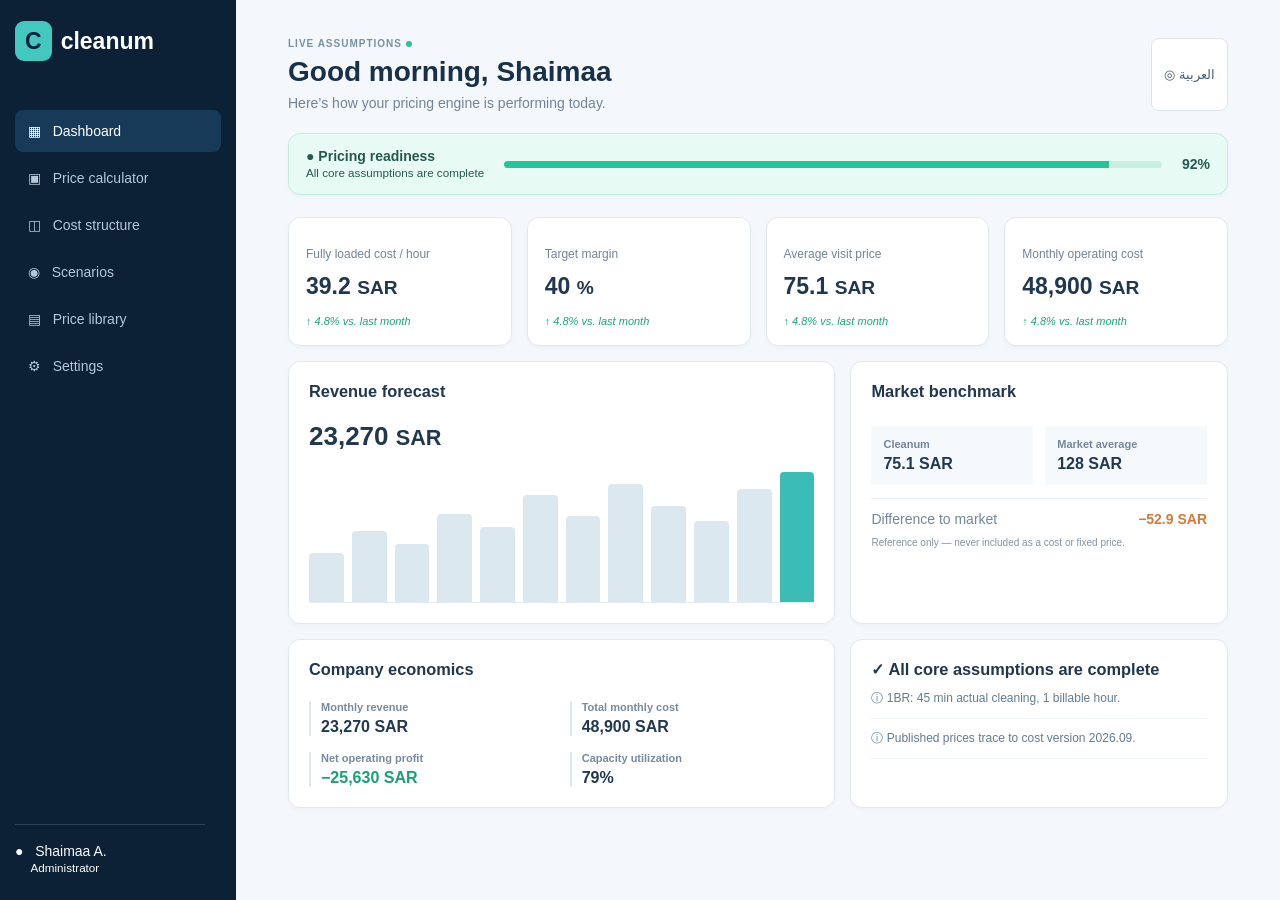
==== preview.html @ 723cb2fc "Initial Cleanum pricing workspace" ====
<!doctype html><html><head><meta charset="utf-8"><title>Cleanum Pricing</title><style>body{margin:0;background:#f4f7fb;color:#21374d;font:14px Arial,sans-serif}aside{position:fixed;width:236px;inset:0 auto 0 0;background:#0c2036;color:#b5c7d8;padding:28px 15px;box-sizing:border-box}.brand{font-size:23px;color:white;font-weight:bold}.brand b{background:#43c8c0;color:#09213a;border-radius:9px;padding:7px 10px;margin-right:9px}.side{margin-top:55px}.side div{padding:13px;border-radius:8px;margin:5px 0}.side .on{background:#173a59;color:white}.user{position:absolute;bottom:25px;border-top:1px solid #29435c;padding-top:18px;width:190px;color:white}main{margin-left:236px;padding:38px 52px}.top{display:flex;justify-content:space-between}.eyebrow{font-size:10px;letter-spacing:1px;color:#7790a4;font-weight:bold}.eyebrow i{display:inline-block;width:6px;height:6px;background:#24c59b;border-radius:50%}h1{margin:7px 0;font-size:28px;color:#183149}.sub{color:#718399}.lang,button{background:white;border:1px solid #dce5ed;border-radius:8px;padding:9px 12px;color:#456078}.ready,.panel,.card{background:white;border:1px solid #e0e9f0;border-radius:12px;box-shadow:0 2px 4px #12304c08}.ready{margin:22px 0;padding:14px 17px;background:#e8faf4;border-color:#c2eee2;color:#24594f;display:flex;gap:20px;align-items:center}.ready span{height:7px;flex:1;background:linear-gradient(90deg,#26c49c 92%,#c8eee2 92%);border-radius:8px}.cards{display:grid;grid-template-columns:repeat(4,1fr);gap:15px}.card{padding:17px}.card p{font-size:12px;color:#718499}.card h2{font-size:23px;margin:12px 0}.card em{color:#19a578;font-size:11px}.grid{display:grid;grid-template-columns:1.45fr 1fr;gap:15px;margin-top:15px}.panel{padding:20px}.panel h3{margin:0}.big{font-size:26px;font-weight:bold;margin:20px 0}.bars{height:130px;display:flex;align-items:end;gap:8px;border-bottom:1px solid #e3ebf1}.bars i{display:block;flex:1;background:#dce8ef;border-radius:4px 4px 0 0}.bars i:last-child{background:#3bbdb5}.compare{display:grid;grid-template-columns:1fr 1fr;gap:12px;margin:25px 0 13px}.compare b{background:#f5f9fb;padding:12px;font-size:11px;color:#74869b}.compare strong{display:block;font-size:16px;color:#20394f;margin-top:5px}.line{border-top:1px solid #e8eef3;padding-top:12px;color:#75869a}.orange{float:right;color:#d47a3e;font-weight:bold}.econ{display:grid;grid-template-columns:1fr 1fr;gap:16px;margin-top:22px}.econ b{border-left:2px solid #dbe9ee;padding-left:10px;font-size:11px;color:#778a9d}.econ strong{display:block;color:#20394f;font-size:16px;margin-top:5px}.green{color:#16a177!important}.alert{border-bottom:1px solid #edf2f5;padding:11px 0;color:#647b90;font-size:12px}@media(max-width:800px){aside{width:58px;padding:25px 10px}.brand{font-size:0}.brand b{font-size:16px;margin:0}.side{font-size:0}.user{display:none}main{margin-left:58px;padding:25px}.cards{grid-template-columns:repeat(2,1fr)}.grid{grid-template-columns:1fr}}</style></head><body><aside><div class="brand"><b>C</b>cleanum</div><div class="side"><div class="on">▦ &nbsp; Dashboard</div><div>▣ &nbsp; Price calculator</div><div>◫ &nbsp; Cost structure</div><div>◉ &nbsp; Scenarios</div><div>▤ &nbsp; Price library</div><div>⚙ &nbsp; Settings</div></div><div class="user">● &nbsp; Shaimaa A.<br><small>&nbsp;&nbsp;&nbsp;&nbsp; Administrator</small></div></aside><main><div class="top"><div><div class="eyebrow">LIVE ASSUMPTIONS <i></i></div><h1>Good morning, Shaimaa</h1><div class="sub">Here’s how your pricing engine is performing today.</div></div><button>◎ العربية</button></div><div class="ready"><div><b>● Pricing readiness</b><br><small>All core assumptions are complete</small></div><span></span><b>92%</b></div><div class="cards"><div class="card"><p>Fully loaded cost / hour</p><h2>39.2 <small>SAR</small></h2><em>↑ 4.8% vs. last month</em></div><div class="card"><p>Target margin</p><h2>40 <small>%</small></h2><em>↑ 4.8% vs. last month</em></div><div class="card"><p>Average visit price</p><h2>75.1 <small>SAR</small></h2><em>↑ 4.8% vs. last month</em></div><div class="card"><p>Monthly operating cost</p><h2>48,900 <small>SAR</small></h2><em>↑ 4.8% vs. last month</em></div></div><div class="grid"><div class="panel"><h3>Revenue forecast</h3><div class="big">23,270 <small>SAR</small></div><div class="bars"><i style="height:38%"></i><i style="height:55%"></i><i style="height:45%"></i><i style="height:68%"></i><i style="height:58%"></i><i style="height:82%"></i><i style="height:66%"></i><i style="height:91%"></i><i style="height:74%"></i><i style="height:62%"></i><i style="height:87%"></i><i style="height:100%"></i></div></div><div class="panel"><h3>Market benchmark</h3><div class="compare"><b>Cleanum<strong>75.1 SAR</strong></b><b>Market average<strong>128 SAR</strong></b></div><div class="line">Difference to market <span class="orange">−52.9 SAR</span></div><p style="font-size:10px;color:#8293a5">Reference only — never included as a cost or fixed price.</p></div></div><div class="grid"><div class="panel"><h3>Company economics</h3><div class="econ"><b>Monthly revenue<strong>23,270 SAR</strong></b><b>Total monthly cost<strong>48,900 SAR</strong></b><b>Net operating profit<strong class="green">−25,630 SAR</strong></b><b>Capacity utilization<strong>79%</strong></b></div></div><div class="panel"><h3>✓ All core assumptions are complete</h3><div class="alert">ⓘ 1BR: 45 min actual cleaning, 1 billable hour.</div><div class="alert">ⓘ Published prices trace to cost version 2026.09.</div></div></div></main></body></html>
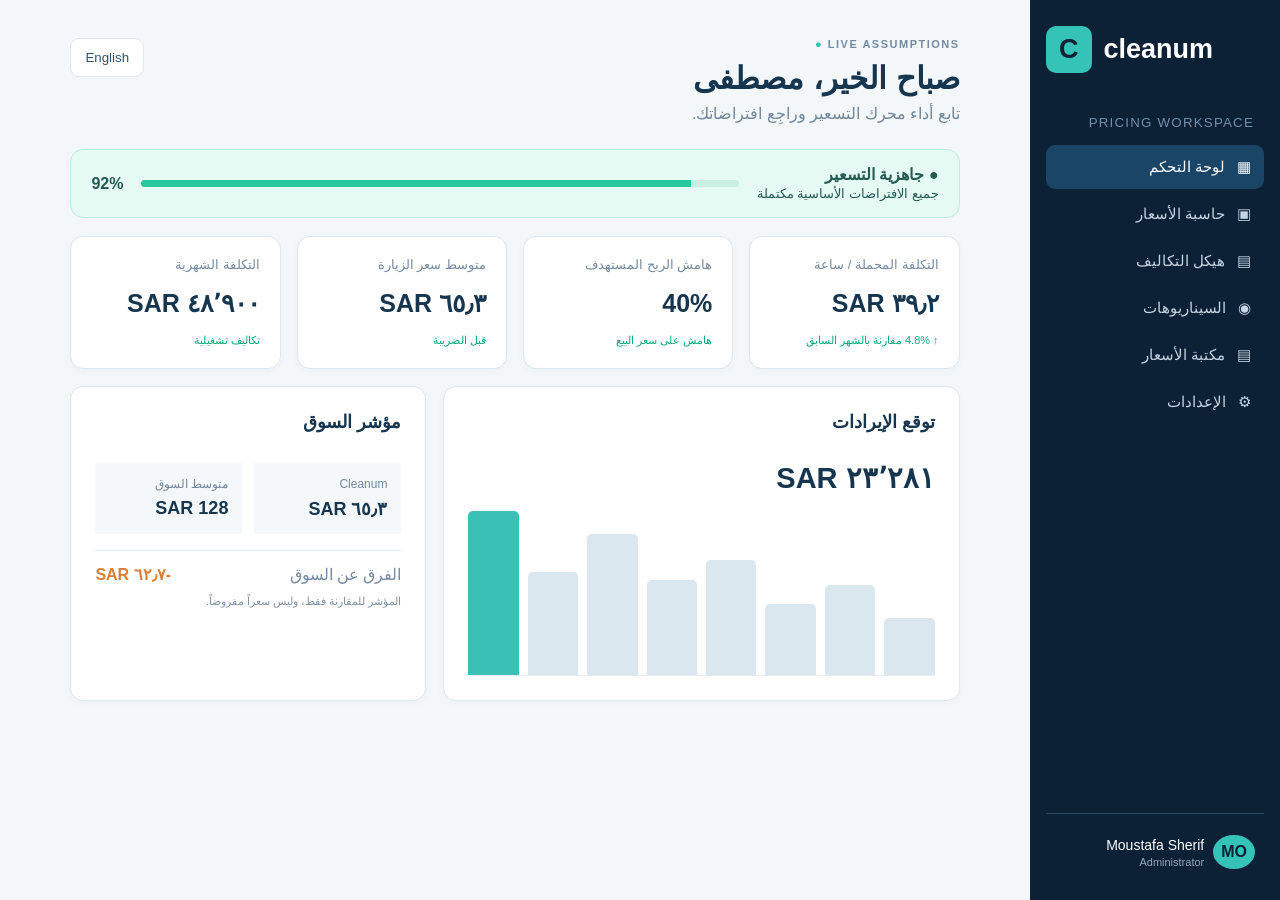
==== commit 74f53b03: "Make pricing dashboard interactive and personalize owner" ====
--- a/preview.html
+++ b/preview.html
@@ -1 +1,14 @@
-<!doctype html><html><head><meta charset="utf-8"><title>Cleanum Pricing</title><style>body{margin:0;background:#f4f7fb;color:#21374d;font:14px Arial,sans-serif}aside{position:fixed;width:236px;inset:0 auto 0 0;background:#0c2036;color:#b5c7d8;padding:28px 15px;box-sizing:border-box}.brand{font-size:23px;color:white;font-weight:bold}.brand b{background:#43c8c0;color:#09213a;border-radius:9px;padding:7px 10px;margin-right:9px}.side{margin-top:55px}.side div{padding:13px;border-radius:8px;margin:5px 0}.side .on{background:#173a59;color:white}.user{position:absolute;bottom:25px;border-top:1px solid #29435c;padding-top:18px;width:190px;color:white}main{margin-left:236px;padding:38px 52px}.top{display:flex;justify-content:space-between}.eyebrow{font-size:10px;letter-spacing:1px;color:#7790a4;font-weight:bold}.eyebrow i{display:inline-block;width:6px;height:6px;background:#24c59b;border-radius:50%}h1{margin:7px 0;font-size:28px;color:#183149}.sub{color:#718399}.lang,button{background:white;border:1px solid #dce5ed;border-radius:8px;padding:9px 12px;color:#456078}.ready,.panel,.card{background:white;border:1px solid #e0e9f0;border-radius:12px;box-shadow:0 2px 4px #12304c08}.ready{margin:22px 0;padding:14px 17px;background:#e8faf4;border-color:#c2eee2;color:#24594f;display:flex;gap:20px;align-items:center}.ready span{height:7px;flex:1;background:linear-gradient(90deg,#26c49c 92%,#c8eee2 92%);border-radius:8px}.cards{display:grid;grid-template-columns:repeat(4,1fr);gap:15px}.card{padding:17px}.card p{font-size:12px;color:#718499}.card h2{font-size:23px;margin:12px 0}.card em{color:#19a578;font-size:11px}.grid{display:grid;grid-template-columns:1.45fr 1fr;gap:15px;margin-top:15px}.panel{padding:20px}.panel h3{margin:0}.big{font-size:26px;font-weight:bold;margin:20px 0}.bars{height:130px;display:flex;align-items:end;gap:8px;border-bottom:1px solid #e3ebf1}.bars i{display:block;flex:1;background:#dce8ef;border-radius:4px 4px 0 0}.bars i:last-child{background:#3bbdb5}.compare{display:grid;grid-template-columns:1fr 1fr;gap:12px;margin:25px 0 13px}.compare b{background:#f5f9fb;padding:12px;font-size:11px;color:#74869b}.compare strong{display:block;font-size:16px;color:#20394f;margin-top:5px}.line{border-top:1px solid #e8eef3;padding-top:12px;color:#75869a}.orange{float:right;color:#d47a3e;font-weight:bold}.econ{display:grid;grid-template-columns:1fr 1fr;gap:16px;margin-top:22px}.econ b{border-left:2px solid #dbe9ee;padding-left:10px;font-size:11px;color:#778a9d}.econ strong{display:block;color:#20394f;font-size:16px;margin-top:5px}.green{color:#16a177!important}.alert{border-bottom:1px solid #edf2f5;padding:11px 0;color:#647b90;font-size:12px}@media(max-width:800px){aside{width:58px;padding:25px 10px}.brand{font-size:0}.brand b{font-size:16px;margin:0}.side{font-size:0}.user{display:none}main{margin-left:58px;padding:25px}.cards{grid-template-columns:repeat(2,1fr)}.grid{grid-template-columns:1fr}}</style></head><body><aside><div class="brand"><b>C</b>cleanum</div><div class="side"><div class="on">▦ &nbsp; Dashboard</div><div>▣ &nbsp; Price calculator</div><div>◫ &nbsp; Cost structure</div><div>◉ &nbsp; Scenarios</div><div>▤ &nbsp; Price library</div><div>⚙ &nbsp; Settings</div></div><div class="user">● &nbsp; Shaimaa A.<br><small>&nbsp;&nbsp;&nbsp;&nbsp; Administrator</small></div></aside><main><div class="top"><div><div class="eyebrow">LIVE ASSUMPTIONS <i></i></div><h1>Good morning, Shaimaa</h1><div class="sub">Here’s how your pricing engine is performing today.</div></div><button>◎ العربية</button></div><div class="ready"><div><b>● Pricing readiness</b><br><small>All core assumptions are complete</small></div><span></span><b>92%</b></div><div class="cards"><div class="card"><p>Fully loaded cost / hour</p><h2>39.2 <small>SAR</small></h2><em>↑ 4.8% vs. last month</em></div><div class="card"><p>Target margin</p><h2>40 <small>%</small></h2><em>↑ 4.8% vs. last month</em></div><div class="card"><p>Average visit price</p><h2>75.1 <small>SAR</small></h2><em>↑ 4.8% vs. last month</em></div><div class="card"><p>Monthly operating cost</p><h2>48,900 <small>SAR</small></h2><em>↑ 4.8% vs. last month</em></div></div><div class="grid"><div class="panel"><h3>Revenue forecast</h3><div class="big">23,270 <small>SAR</small></div><div class="bars"><i style="height:38%"></i><i style="height:55%"></i><i style="height:45%"></i><i style="height:68%"></i><i style="height:58%"></i><i style="height:82%"></i><i style="height:66%"></i><i style="height:91%"></i><i style="height:74%"></i><i style="height:62%"></i><i style="height:87%"></i><i style="height:100%"></i></div></div><div class="panel"><h3>Market benchmark</h3><div class="compare"><b>Cleanum<strong>75.1 SAR</strong></b><b>Market average<strong>128 SAR</strong></b></div><div class="line">Difference to market <span class="orange">−52.9 SAR</span></div><p style="font-size:10px;color:#8293a5">Reference only — never included as a cost or fixed price.</p></div></div><div class="grid"><div class="panel"><h3>Company economics</h3><div class="econ"><b>Monthly revenue<strong>23,270 SAR</strong></b><b>Total monthly cost<strong>48,900 SAR</strong></b><b>Net operating profit<strong class="green">−25,630 SAR</strong></b><b>Capacity utilization<strong>79%</strong></b></div></div><div class="panel"><h3>✓ All core assumptions are complete</h3><div class="alert">ⓘ 1BR: 45 min actual cleaning, 1 billable hour.</div><div class="alert">ⓘ Published prices trace to cost version 2026.09.</div></div></div></main></body></html>
+<!doctype html>
+<html lang="ar" dir="rtl"><head><meta charset="utf-8"><meta name="viewport" content="width=device-width,initial-scale=1"><title>Cleanum Pricing</title>
+<style>
+:root{--navy:#0c2036;--ink:#163650;--teal:#36c3b7;--bg:#f3f7fa;--line:#dce7ef}*{box-sizing:border-box}body{margin:0;background:var(--bg);font-family:Arial,"Segoe UI",sans-serif;color:var(--ink)}.side{position:fixed;right:0;top:0;bottom:0;width:250px;background:var(--navy);padding:26px 16px;color:#c5d4e1;display:flex;flex-direction:column}.brand{display:flex;direction:ltr;gap:12px;align-items:center;font-size:27px;font-weight:800;color:#fff}.brand i{font-style:normal;background:var(--teal);color:var(--navy);padding:8px 13px;border-radius:10px}.side small{margin:42px 10px 12px;color:#7290aa;letter-spacing:1.2px}.nav button{width:100%;display:flex;align-items:center;gap:12px;padding:13px;border:0;border-radius:9px;background:transparent;color:inherit;font-size:15px;text-align:right;cursor:pointer;margin:3px 0}.nav button:hover,.nav button.active{background:#1a4567;color:#fff}.avatar{margin-top:auto;border-top:1px solid #2b4863;padding:21px 9px 5px;display:flex;gap:9px;align-items:center;color:white}.avatar b{background:var(--teal);color:var(--navy);border-radius:50%;padding:8px}.avatar span{font-size:14px}.avatar em{display:block;font-style:normal;font-size:11px;color:#91a7bb;margin-top:3px}.main{margin-right:250px;padding:38px 5.5%;min-height:100vh}.top{display:flex;justify-content:space-between;align-items:flex-start}.eyebrow{font-size:11px;letter-spacing:1.5px;font-weight:bold;color:#748ca2;margin:0}.dot{color:var(--teal)}h1{font-size:31px;margin:10px 0 7px}h2{margin:0;font-size:18px}p.sub{color:#71869a;margin:0}.lang{background:#fff;border:1px solid var(--line);border-radius:9px;padding:11px 14px;color:#31536d;cursor:pointer}.notice{margin:26px 0 18px;background:#e6faf4;border:1px solid #bcecdf;padding:15px 20px;border-radius:13px;display:flex;align-items:center;gap:18px;color:#225b51}.notice span{height:7px;flex:1;background:linear-gradient(90deg,#29c79d 92%,#c9eee2 92%);border-radius:8px}.cards{display:grid;grid-template-columns:repeat(4,1fr);gap:16px}.card,.panel{background:white;border:1px solid var(--line);border-radius:13px;box-shadow:0 2px 8px #19344b08}.card{padding:20px}.card p{margin:0;color:#758aa0;font-size:13px}.card b{display:block;font-size:25px;margin:17px 0 12px}.trend{color:#0aab7b;font-size:11px}.grid{display:grid;grid-template-columns:1.45fr 1fr;gap:17px;margin-top:17px}.panel{padding:24px}.revenue{font-size:29px;font-weight:bold;margin:28px 0 16px}.bars{height:165px;display:flex;align-items:end;gap:9px;border-bottom:1px solid #e6edf2}.bars i{background:#dae7ee;display:block;flex:1;border-radius:5px 5px 0 0}.bars i:last-child{background:#3bc0b7}.compare{display:grid;grid-template-columns:1fr 1fr;gap:12px;margin:30px 0 16px}.compare div{background:#f4f8fa;padding:14px;font-size:12px;color:#71879b}.compare b{display:block;font-size:18px;color:var(--ink);margin-top:7px}.diff{border-top:1px solid #e6edf2;padding-top:14px;color:#758aa0}.diff strong{float:left;color:#db7d36}.calc{display:grid;grid-template-columns:1.1fr .9fr;gap:17px;max-width:1040px}.field{display:block;font-size:13px;font-weight:bold;color:#506a81;margin-top:17px}.field select,.field input{display:block;width:100%;padding:12px;margin-top:7px;border:1px solid #d9e4eb;border-radius:8px;background:#fff;font-size:15px;color:var(--ink)}.times{display:grid;grid-template-columns:1fr 1fr;gap:12px;margin-top:17px}.times div{background:#f4f8fa;padding:13px;border-radius:9px}.times span{font-size:11px;color:#71869a}.times b{display:block;margin-top:5px;font-size:18px}.result{padding:0;overflow:hidden}.result-head{background:linear-gradient(135deg,#11364f,#20747b);color:white;padding:29px}.result-head span{font-size:12px;color:#c1dbe2}.result-head b{display:block;font-size:38px;margin:10px 0}.result-head em{font-style:normal;color:#72e0c0;font-size:12px}.rows{padding:12px 23px}.rows p{display:flex;justify-content:space-between;border-bottom:1px solid #eaf0f4;padding:11px 0;margin:0;font-size:13px;color:#708499}.rows strong{color:var(--ink)}.save{margin:18px 23px 23px;width:calc(100% - 46px);border:0;border-radius:8px;background:#143d59;color:white;padding:12px;font-weight:bold;cursor:pointer}.cost-grid{display:grid;grid-template-columns:1fr 1fr;gap:17px;max-width:900px}.warning{background:#fff7e6;color:#936915;padding:11px;border-radius:8px;font-size:12px}.empty{text-align:center;padding:90px;color:#71869a}.hidden{display:none}@media(max-width:850px){.side{width:62px;padding:22px 10px}.brand span,.side small,.nav button span,.avatar span{display:none}.brand{justify-content:center}.avatar{display:none}.main{margin-right:62px}.cards{grid-template-columns:repeat(2,1fr)}.grid,.calc,.cost-grid{grid-template-columns:1fr}}@media(max-width:560px){.side{display:none}.main{margin:0;padding:22px 15px}.cards{grid-template-columns:1fr}.top h1{font-size:24px}.notice span{display:none}}
+</style></head><body>
+<aside class="side"><div class="brand"><i>C</i><span>cleanum</span></div><small>PRICING WORKSPACE</small><nav class="nav"><button class="active" data-page="dash">▦ <span>لوحة التحكم</span></button><button data-page="calc">▣ <span>حاسبة الأسعار</span></button><button data-page="costs">▤ <span>هيكل التكاليف</span></button><button data-page="scenarios">◉ <span>السيناريوهات</span></button><button data-page="library">▤ <span>مكتبة الأسعار</span></button><button data-page="settings">⚙ <span>الإعدادات</span></button></nav><div class="avatar"><b>MO</b><span>Moustafa Sherif<em>Administrator</em></span></div></aside>
+<main class="main"><header class="top"><div><p class="eyebrow">LIVE ASSUMPTIONS <span class="dot">●</span></p><h1 id="title">صباح الخير، مصطفى</h1><p class="sub" id="subtitle">تابع أداء محرك التسعير وراجِع افتراضاتك.</p></div><button class="lang" id="lang">English</button></header>
+<section id="dash"><div class="notice"><div><b>● جاهزية التسعير</b><br><small>جميع الافتراضات الأساسية مكتملة</small></div><span></span><b>92%</b></div><div class="cards"><div class="card"><p>التكلفة المحملة / ساعة</p><b id="costHour">39.2 SAR</b><span class="trend">↑ 4.8% مقارنة بالشهر السابق</span></div><div class="card"><p>هامش الربح المستهدف</p><b>40%</b><span class="trend">هامش على سعر البيع</span></div><div class="card"><p>متوسط سعر الزيارة</p><b id="visitCard">75.1 SAR</b><span class="trend">قبل الضريبة</span></div><div class="card"><p>التكلفة الشهرية</p><b id="monthCard">48,900 SAR</b><span class="trend">تكاليف تشغيلية</span></div></div><div class="grid"><article class="panel"><h2>توقع الإيرادات</h2><div class="revenue" id="revenue">23,270 SAR</div><div class="bars"><i style="height:35%"></i><i style="height:55%"></i><i style="height:43%"></i><i style="height:70%"></i><i style="height:58%"></i><i style="height:86%"></i><i style="height:63%"></i><i style="height:100%"></i></div></article><article class="panel"><h2>مؤشر السوق</h2><div class="compare"><div>Cleanum<b id="marketPrice">75.1 SAR</b></div><div>متوسط السوق<b>128 SAR</b></div></div><div class="diff">الفرق عن السوق <strong id="diff">−52.9 SAR</strong></div><p style="font-size:11px;color:#8293a5">المؤشر للمقارنة فقط، وليس سعراً مفروضاً.</p></article></div></section>
+<section id="calc" class="hidden"><div class="calc"><article class="panel"><h2>حاسبة تسعير الزيارة</h2><label class="field">نوع الشقة<select id="home"><option value="1">غرفة واحدة</option><option value="1.5">غرفتان</option><option value="2">3 غرف</option><option value="2.5">4 غرف</option></select></label><label class="field">نوع الخدمة<select><option>تنظيف دوري</option><option>تنظيف عند الانتقال</option></select></label><div class="times"><div><span>وقت التنظيف الفعلي</span><b id="actual">45 دقيقة</b></div><div><span>الوقت القابل للفوترة</span><b id="billable">1 ساعة</b></div></div><label class="field">تعديل يدوي (SAR)<input type="number" id="adjust" value="0"></label></article><article class="panel result"><div class="result-head"><span>سعر البيع المقترح</span><b id="final">75.1 SAR</b><em>✓ هامش ربح مستهدف 40%</em></div><div class="rows"><p>تكلفة الخدمة<strong id="base">45.1 SAR</strong></p><p>السعر قبل الضريبة<strong id="before">75.1 SAR</strong></p><p>ضريبة القيمة المضافة 15%<strong id="vat">11.3 SAR</strong></p><p>السعر شامل الضريبة<strong id="total">86.4 SAR</strong></p></div><button class="save">حفظ كمسودة</button></article></div></section>
+<section id="costs" class="hidden"><div class="cost-grid"><article class="panel"><h2>إعدادات التكلفة</h2><label class="field">راتب العاملة الشهري<input id="salary" type="number" value="3000"></label><label class="field">عدد العاملات<input id="team" type="number" value="8"></label><label class="field">الساعات القابلة للفوترة شهريًا<input id="hours" type="number" value="156"></label><p class="warning">هذه الساعات أساسية لحساب سعر معتمد ودقيق.</p></article><article class="panel"><h2>ملخص التكاليف</h2><div class="rows"><p>إجمالي التكاليف الشهرية<strong id="monthly">48,900 SAR</strong></p><p>التكلفة المحملة / ساعة<strong id="costHour2">39.2 SAR</strong></p><p>النقل والوقود<strong>12,400 SAR</strong></p><p>المستلزمات والمواد<strong>5,700 SAR</strong></p></div></article></div></section>
+<section id="scenarios" class="hidden"><div class="panel empty"><h2>السيناريوهات التشغيلية</h2><p>نفس المبنى: 4 شقق غرفة واحدة خلال 3 ساعات.<br>عملاء موزعون: شقتان غرفة واحدة خلال 3 ساعات.</p></div></section><section id="library" class="hidden"><div class="panel empty"><h2>مكتبة الأسعار</h2><p>ستظهر هنا المسودات والأسعار المنشورة وإصداراتها.</p></div></section><section id="settings" class="hidden"><div class="panel empty"><h2>الإعدادات</h2><p>العملة: SAR &nbsp;•&nbsp; الضريبة: 15% &nbsp;•&nbsp; هامش الربح الافتراضي: 40%</p></div></section></main>
+<script>
+const q=s=>document.querySelector(s),qs=s=>document.querySelectorAll(s);let en=false;function fmt(x){return Number(x).toLocaleString(en?'en-SA':'ar-SA',{maximumFractionDigits:1})+' SAR'}function calculate(){let salary=+q('#salary').value||0,team=+q('#team').value||1,hours=+q('#hours').value||1,bill=+q('#home').value,adjust=+q('#adjust').value||0,monthly=salary*team+12400+5700+6800,cph=monthly/(team*hours),base=cph*bill,before=base/.6+adjust,vat=before*.15,total=before+vat;q('#costHour').textContent=fmt(cph);q('#costHour2').textContent=fmt(cph);q('#monthCard').textContent=fmt(monthly);q('#monthly').textContent=fmt(monthly);q('#visitCard').textContent=fmt(before);q('#marketPrice').textContent=fmt(before);q('#base').textContent=fmt(base);q('#before').textContent=fmt(before);q('#vat').textContent=fmt(vat);q('#total').textContent=fmt(total);q('#final').textContent=fmt(before);q('#revenue').textContent=fmt(total*310);q('#diff').textContent=(before-128>0?'+':'')+fmt(before-128);let actual={1:45,1.5:75,2:105,2.5:135}[bill];q('#actual').textContent=actual+(en?' min':' دقيقة');q('#billable').textContent=bill+(en?' hr':' ساعة')}qs('input,select').forEach(x=>x.addEventListener('input',calculate));qs('.nav button').forEach(b=>b.onclick=()=>{qs('.nav button').forEach(x=>x.classList.remove('active'));b.classList.add('active');qs('main section').forEach(x=>x.classList.add('hidden'));q('#'+b.dataset.page).classList.remove('hidden');q('#title').textContent=b.textContent.trim();q('#subtitle').textContent=en?'Manage pricing assumptions and results.':'عدّل بياناتك وراجع النتائج بسهولة.'});q('#lang').onclick=()=>{en=!en;document.documentElement.lang=en?'en':'ar';document.documentElement.dir=en?'ltr':'rtl';q('#lang').textContent=en?'العربية':'English';calculate()};calculate();
+</script></body></html>
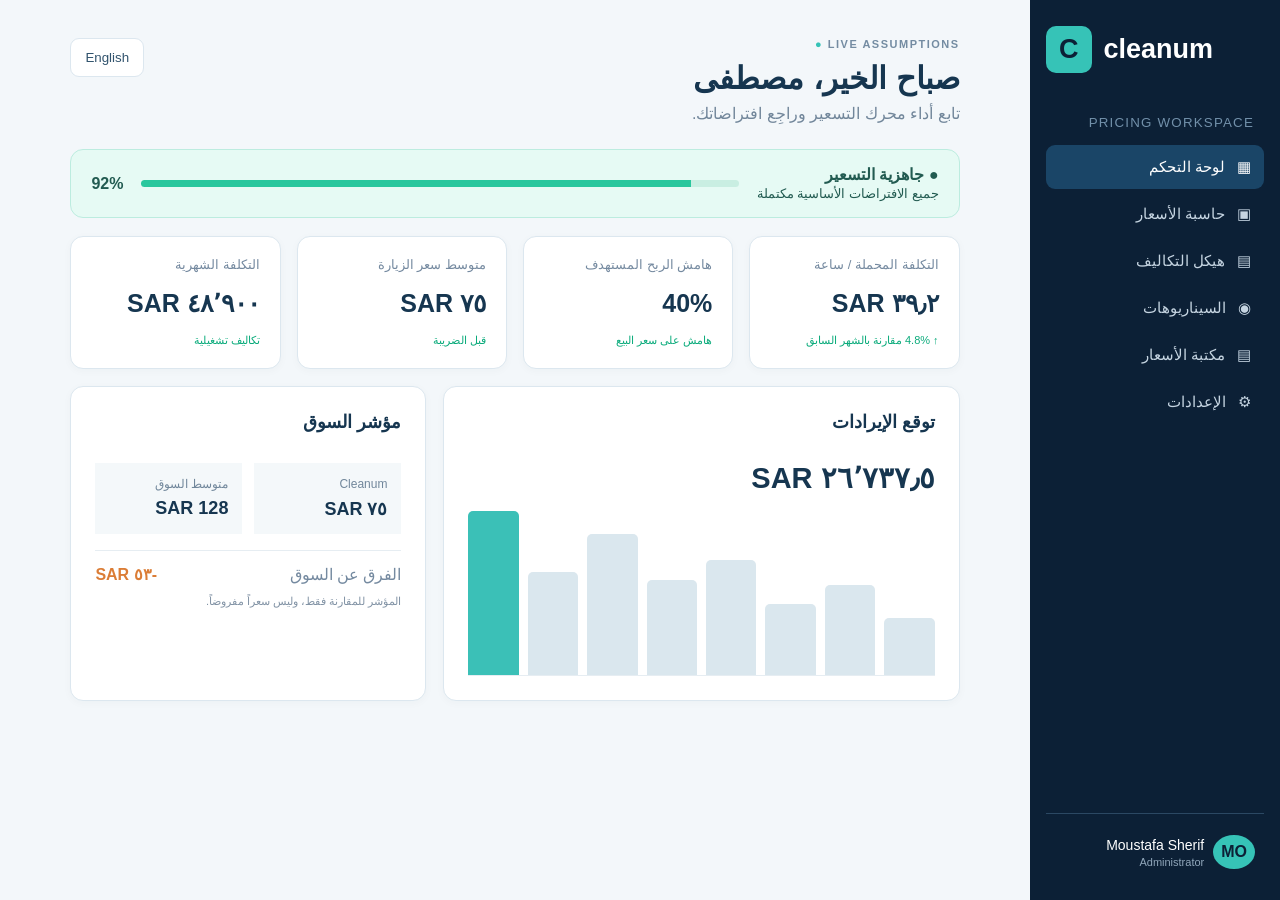
==== commit b1f62680: "Separate billable duration from cleaning time" ====
--- a/preview.html
+++ b/preview.html
@@ -6,9 +6,9 @@
 <aside class="side"><div class="brand"><i>C</i><span>cleanum</span></div><small>PRICING WORKSPACE</small><nav class="nav"><button class="active" data-page="dash">▦ <span>لوحة التحكم</span></button><button data-page="calc">▣ <span>حاسبة الأسعار</span></button><button data-page="costs">▤ <span>هيكل التكاليف</span></button><button data-page="scenarios">◉ <span>السيناريوهات</span></button><button data-page="library">▤ <span>مكتبة الأسعار</span></button><button data-page="settings">⚙ <span>الإعدادات</span></button></nav><div class="avatar"><b>MO</b><span>Moustafa Sherif<em>Administrator</em></span></div></aside>
 <main class="main"><header class="top"><div><p class="eyebrow">LIVE ASSUMPTIONS <span class="dot">●</span></p><h1 id="title">صباح الخير، مصطفى</h1><p class="sub" id="subtitle">تابع أداء محرك التسعير وراجِع افتراضاتك.</p></div><button class="lang" id="lang">English</button></header>
 <section id="dash"><div class="notice"><div><b>● جاهزية التسعير</b><br><small>جميع الافتراضات الأساسية مكتملة</small></div><span></span><b>92%</b></div><div class="cards"><div class="card"><p>التكلفة المحملة / ساعة</p><b id="costHour">39.2 SAR</b><span class="trend">↑ 4.8% مقارنة بالشهر السابق</span></div><div class="card"><p>هامش الربح المستهدف</p><b>40%</b><span class="trend">هامش على سعر البيع</span></div><div class="card"><p>متوسط سعر الزيارة</p><b id="visitCard">75.1 SAR</b><span class="trend">قبل الضريبة</span></div><div class="card"><p>التكلفة الشهرية</p><b id="monthCard">48,900 SAR</b><span class="trend">تكاليف تشغيلية</span></div></div><div class="grid"><article class="panel"><h2>توقع الإيرادات</h2><div class="revenue" id="revenue">23,270 SAR</div><div class="bars"><i style="height:35%"></i><i style="height:55%"></i><i style="height:43%"></i><i style="height:70%"></i><i style="height:58%"></i><i style="height:86%"></i><i style="height:63%"></i><i style="height:100%"></i></div></article><article class="panel"><h2>مؤشر السوق</h2><div class="compare"><div>Cleanum<b id="marketPrice">75.1 SAR</b></div><div>متوسط السوق<b>128 SAR</b></div></div><div class="diff">الفرق عن السوق <strong id="diff">−52.9 SAR</strong></div><p style="font-size:11px;color:#8293a5">المؤشر للمقارنة فقط، وليس سعراً مفروضاً.</p></article></div></section>
-<section id="calc" class="hidden"><div class="calc"><article class="panel"><h2>حاسبة تسعير الزيارة</h2><label class="field">نوع الشقة<select id="home"><option value="1">غرفة واحدة</option><option value="1.5">غرفتان</option><option value="2">3 غرف</option><option value="2.5">4 غرف</option></select></label><label class="field">نوع الخدمة<select><option>تنظيف دوري</option><option>تنظيف عند الانتقال</option></select></label><div class="times"><div><span>وقت التنظيف الفعلي</span><b id="actual">45 دقيقة</b></div><div><span>الوقت القابل للفوترة</span><b id="billable">1 ساعة</b></div></div><label class="field">تعديل يدوي (SAR)<input type="number" id="adjust" value="0"></label></article><article class="panel result"><div class="result-head"><span>سعر البيع المقترح</span><b id="final">75.1 SAR</b><em>✓ هامش ربح مستهدف 40%</em></div><div class="rows"><p>تكلفة الخدمة<strong id="base">45.1 SAR</strong></p><p>السعر قبل الضريبة<strong id="before">75.1 SAR</strong></p><p>ضريبة القيمة المضافة 15%<strong id="vat">11.3 SAR</strong></p><p>السعر شامل الضريبة<strong id="total">86.4 SAR</strong></p></div><button class="save">حفظ كمسودة</button></article></div></section>
+<section id="calc" class="hidden"><div class="calc"><article class="panel"><h2>حاسبة تسعير الزيارة</h2><label class="field">نوع الشقة<select id="home"><option value="1">غرفة واحدة</option><option value="1.5">غرفتان</option><option value="2">3 غرف</option><option value="2.5">4 غرف</option></select></label><label class="field">نوع الخدمة<select><option>تنظيف دوري</option><option>تنظيف عند الانتقال</option></select></label><div class="times"><div><span>وقت التنظيف الفعلي (تشغيلي)</span><b id="actual">45 دقيقة</b></div><div><span>سعر الساعة المفوترة</span><b id="hourlyRate">65.3 SAR</b></div></div><label class="field">الوقت القابل للفوترة (مستقل عن وقت التنظيف)<input id="billableInput" type="number" min="0.5" step="0.5" value="1"></label><label class="field">الحد الأدنى لسعر الزيارة قبل الضريبة (SAR)<input id="minVisit" type="number" min="0" value="75"></label><label class="field">تعديل يدوي للزيارة (SAR)<input type="number" id="adjust" value="0"></label></article><article class="panel result"><div class="result-head"><span>سعر البيع المقترح للزيارة</span><b id="final">75.1 SAR</b><em>✓ هامش ربح مستهدف 40%</em></div><div class="rows"><p>تكلفة الخدمة<strong id="base">45.1 SAR</strong></p><p>تسعير بالساعة (قبل الضريبة)<strong id="hourlyTotal">65.3 SAR</strong></p><p>سعر الزيارة بعد تطبيق الحد الأدنى<strong id="before">75.0 SAR</strong></p><p>ضريبة القيمة المضافة 15%<strong id="vat">11.3 SAR</strong></p><p>السعر شامل الضريبة<strong id="total">86.3 SAR</strong></p></div><button class="save">حفظ كمسودة</button></article></div></section>
 <section id="costs" class="hidden"><div class="cost-grid"><article class="panel"><h2>إعدادات التكلفة</h2><label class="field">راتب العاملة الشهري<input id="salary" type="number" value="3000"></label><label class="field">عدد العاملات<input id="team" type="number" value="8"></label><label class="field">الساعات القابلة للفوترة شهريًا<input id="hours" type="number" value="156"></label><p class="warning">هذه الساعات أساسية لحساب سعر معتمد ودقيق.</p></article><article class="panel"><h2>ملخص التكاليف</h2><div class="rows"><p>إجمالي التكاليف الشهرية<strong id="monthly">48,900 SAR</strong></p><p>التكلفة المحملة / ساعة<strong id="costHour2">39.2 SAR</strong></p><p>النقل والوقود<strong>12,400 SAR</strong></p><p>المستلزمات والمواد<strong>5,700 SAR</strong></p></div></article></div></section>
 <section id="scenarios" class="hidden"><div class="panel empty"><h2>السيناريوهات التشغيلية</h2><p>نفس المبنى: 4 شقق غرفة واحدة خلال 3 ساعات.<br>عملاء موزعون: شقتان غرفة واحدة خلال 3 ساعات.</p></div></section><section id="library" class="hidden"><div class="panel empty"><h2>مكتبة الأسعار</h2><p>ستظهر هنا المسودات والأسعار المنشورة وإصداراتها.</p></div></section><section id="settings" class="hidden"><div class="panel empty"><h2>الإعدادات</h2><p>العملة: SAR &nbsp;•&nbsp; الضريبة: 15% &nbsp;•&nbsp; هامش الربح الافتراضي: 40%</p></div></section></main>
 <script>
-const q=s=>document.querySelector(s),qs=s=>document.querySelectorAll(s);let en=false;function fmt(x){return Number(x).toLocaleString(en?'en-SA':'ar-SA',{maximumFractionDigits:1})+' SAR'}function calculate(){let salary=+q('#salary').value||0,team=+q('#team').value||1,hours=+q('#hours').value||1,bill=+q('#home').value,adjust=+q('#adjust').value||0,monthly=salary*team+12400+5700+6800,cph=monthly/(team*hours),base=cph*bill,before=base/.6+adjust,vat=before*.15,total=before+vat;q('#costHour').textContent=fmt(cph);q('#costHour2').textContent=fmt(cph);q('#monthCard').textContent=fmt(monthly);q('#monthly').textContent=fmt(monthly);q('#visitCard').textContent=fmt(before);q('#marketPrice').textContent=fmt(before);q('#base').textContent=fmt(base);q('#before').textContent=fmt(before);q('#vat').textContent=fmt(vat);q('#total').textContent=fmt(total);q('#final').textContent=fmt(before);q('#revenue').textContent=fmt(total*310);q('#diff').textContent=(before-128>0?'+':'')+fmt(before-128);let actual={1:45,1.5:75,2:105,2.5:135}[bill];q('#actual').textContent=actual+(en?' min':' دقيقة');q('#billable').textContent=bill+(en?' hr':' ساعة')}qs('input,select').forEach(x=>x.addEventListener('input',calculate));qs('.nav button').forEach(b=>b.onclick=()=>{qs('.nav button').forEach(x=>x.classList.remove('active'));b.classList.add('active');qs('main section').forEach(x=>x.classList.add('hidden'));q('#'+b.dataset.page).classList.remove('hidden');q('#title').textContent=b.textContent.trim();q('#subtitle').textContent=en?'Manage pricing assumptions and results.':'عدّل بياناتك وراجع النتائج بسهولة.'});q('#lang').onclick=()=>{en=!en;document.documentElement.lang=en?'en':'ar';document.documentElement.dir=en?'ltr':'rtl';q('#lang').textContent=en?'العربية':'English';calculate()};calculate();
-</script></body></html>
+const q=s=>document.querySelector(s),qs=s=>document.querySelectorAll(s);let en=false;function fmt(x){return Number(x).toLocaleString(en?'en-SA':'ar-SA',{maximumFractionDigits:1})+' SAR'}function calculate(){let salary=+q('#salary').value||0,team=+q('#team').value||1,hours=+q('#hours').value||1,bill=+q('#billableInput').value||0,adjust=+q('#adjust').value||0,minVisit=+q('#minVisit').value||0,monthly=salary*team+12400+5700+6800,cph=monthly/(team*hours),base=cph*bill,hourlyRate=cph/.6,hourlyTotal=hourlyRate*bill,before=Math.max(hourlyTotal,minVisit)+adjust,vat=before*.15,total=before+vat;q('#costHour').textContent=fmt(cph);q('#costHour2').textContent=fmt(cph);q('#monthCard').textContent=fmt(monthly);q('#monthly').textContent=fmt(monthly);q('#visitCard').textContent=fmt(before);q('#marketPrice').textContent=fmt(before);q('#base').textContent=fmt(base);q('#hourlyRate').textContent=fmt(hourlyRate);q('#hourlyTotal').textContent=fmt(hourlyTotal);q('#before').textContent=fmt(before);q('#vat').textContent=fmt(vat);q('#total').textContent=fmt(total);q('#final').textContent=fmt(before);q('#revenue').textContent=fmt(total*310);q('#diff').textContent=(before-128>0?'+':'')+fmt(before-128);let actual={1:45,1.5:170,2:200,2.5:135}[+q('#home').value];q('#actual').textContent=actual+(en?' min':' دقيقة')}qs('input,select').forEach(x=>x.addEventListener('input',calculate));qs('.nav button').forEach(b=>b.onclick=()=>{qs('.nav button').forEach(x=>x.classList.remove('active'));b.classList.add('active');qs('main section').forEach(x=>x.classList.add('hidden'));q('#'+b.dataset.page).classList.remove('hidden');q('#title').textContent=b.textContent.trim();q('#subtitle').textContent=en?'Manage pricing assumptions and results.':'عدّل بياناتك وراجع النتائج بسهولة.'});q('#lang').onclick=()=>{en=!en;document.documentElement.lang=en?'en':'ar';document.documentElement.dir=en?'ltr':'rtl';q('#lang').textContent=en?'العربية':'English';calculate()};calculate();
+</script><script>document.querySelector('#home').addEventListener('input',e=>{const minutes={1:45,1.5:170,2:200,2.5:135}[e.target.value];document.querySelector('#actual').textContent=minutes+(document.documentElement.lang==='en'?' min':' دقيقة')});</script></body></html>
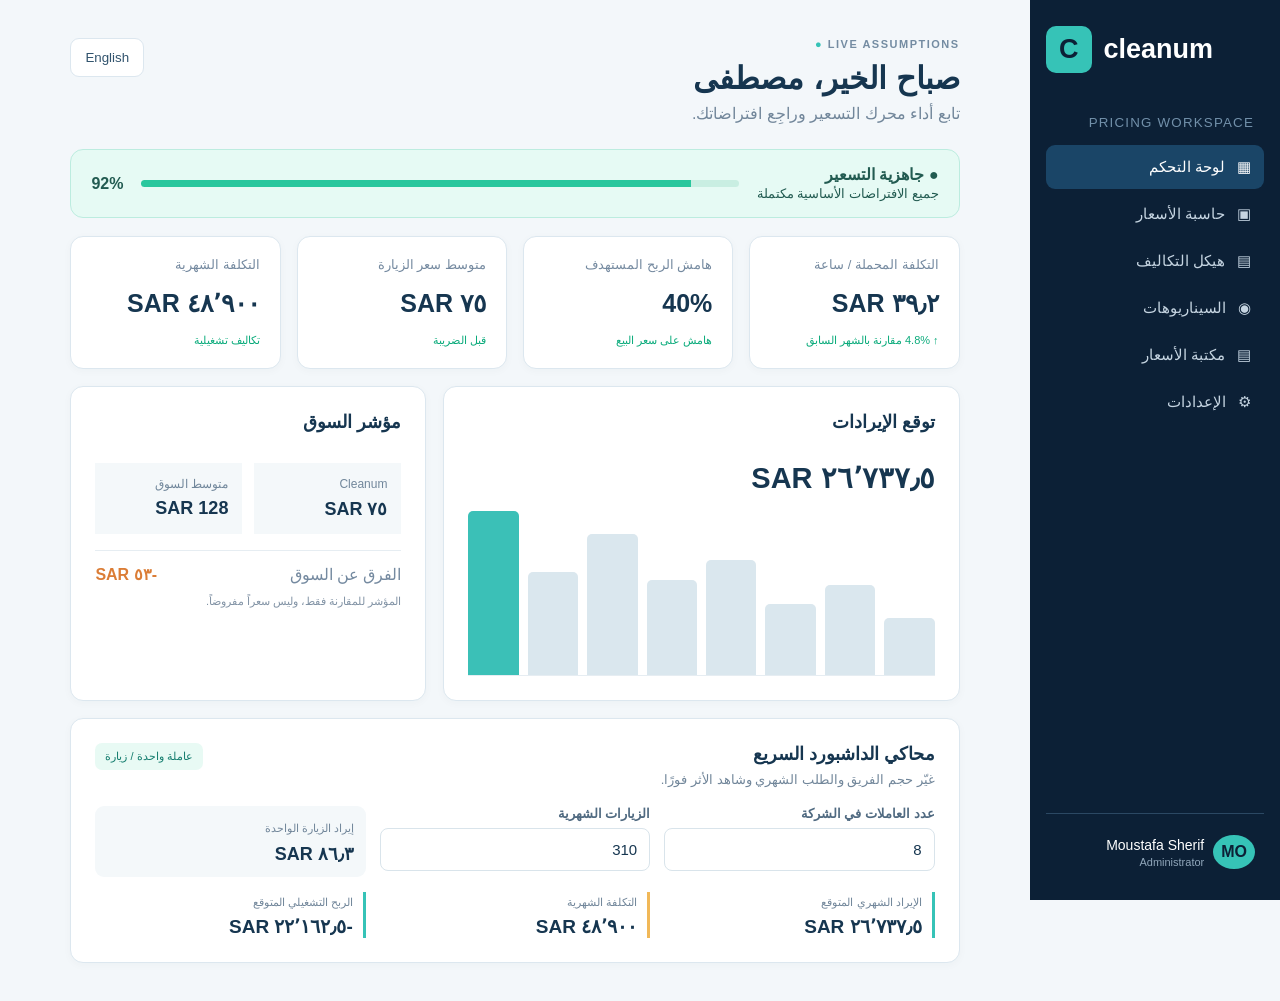
==== commit 991997c7: "Add interactive staffing-aware dashboard simulator" ====
--- a/preview.html
+++ b/preview.html
@@ -11,4 +11,4 @@
 <section id="scenarios" class="hidden"><div class="panel empty"><h2>السيناريوهات التشغيلية</h2><p>نفس المبنى: 4 شقق غرفة واحدة خلال 3 ساعات.<br>عملاء موزعون: شقتان غرفة واحدة خلال 3 ساعات.</p></div></section><section id="library" class="hidden"><div class="panel empty"><h2>مكتبة الأسعار</h2><p>ستظهر هنا المسودات والأسعار المنشورة وإصداراتها.</p></div></section><section id="settings" class="hidden"><div class="panel empty"><h2>الإعدادات</h2><p>العملة: SAR &nbsp;•&nbsp; الضريبة: 15% &nbsp;•&nbsp; هامش الربح الافتراضي: 40%</p></div></section></main>
 <script>
 const q=s=>document.querySelector(s),qs=s=>document.querySelectorAll(s);let en=false;function fmt(x){return Number(x).toLocaleString(en?'en-SA':'ar-SA',{maximumFractionDigits:1})+' SAR'}function calculate(){let salary=+q('#salary').value||0,team=+q('#team').value||1,hours=+q('#hours').value||1,bill=+q('#billableInput').value||0,adjust=+q('#adjust').value||0,minVisit=+q('#minVisit').value||0,monthly=salary*team+12400+5700+6800,cph=monthly/(team*hours),base=cph*bill,hourlyRate=cph/.6,hourlyTotal=hourlyRate*bill,before=Math.max(hourlyTotal,minVisit)+adjust,vat=before*.15,total=before+vat;q('#costHour').textContent=fmt(cph);q('#costHour2').textContent=fmt(cph);q('#monthCard').textContent=fmt(monthly);q('#monthly').textContent=fmt(monthly);q('#visitCard').textContent=fmt(before);q('#marketPrice').textContent=fmt(before);q('#base').textContent=fmt(base);q('#hourlyRate').textContent=fmt(hourlyRate);q('#hourlyTotal').textContent=fmt(hourlyTotal);q('#before').textContent=fmt(before);q('#vat').textContent=fmt(vat);q('#total').textContent=fmt(total);q('#final').textContent=fmt(before);q('#revenue').textContent=fmt(total*310);q('#diff').textContent=(before-128>0?'+':'')+fmt(before-128);let actual={1:45,1.5:170,2:200,2.5:135}[+q('#home').value];q('#actual').textContent=actual+(en?' min':' دقيقة')}qs('input,select').forEach(x=>x.addEventListener('input',calculate));qs('.nav button').forEach(b=>b.onclick=()=>{qs('.nav button').forEach(x=>x.classList.remove('active'));b.classList.add('active');qs('main section').forEach(x=>x.classList.add('hidden'));q('#'+b.dataset.page).classList.remove('hidden');q('#title').textContent=b.textContent.trim();q('#subtitle').textContent=en?'Manage pricing assumptions and results.':'عدّل بياناتك وراجع النتائج بسهولة.'});q('#lang').onclick=()=>{en=!en;document.documentElement.lang=en?'en':'ar';document.documentElement.dir=en?'ltr':'rtl';q('#lang').textContent=en?'العربية':'English';calculate()};calculate();
-</script><script>document.querySelector('#home').addEventListener('input',e=>{const minutes={1:45,1.5:170,2:200,2.5:135}[e.target.value];document.querySelector('#actual').textContent=minutes+(document.documentElement.lang==='en'?' min':' دقيقة')});</script></body></html>
+</script><script>document.querySelector('#home').addEventListener('input',e=>{const minutes={1:45,1.5:170,2:200,2.5:135}[e.target.value];document.querySelector('#actual').textContent=minutes+(document.documentElement.lang==='en'?' min':' دقيقة')});</script><script src="dashboard.js"></script></body></html>
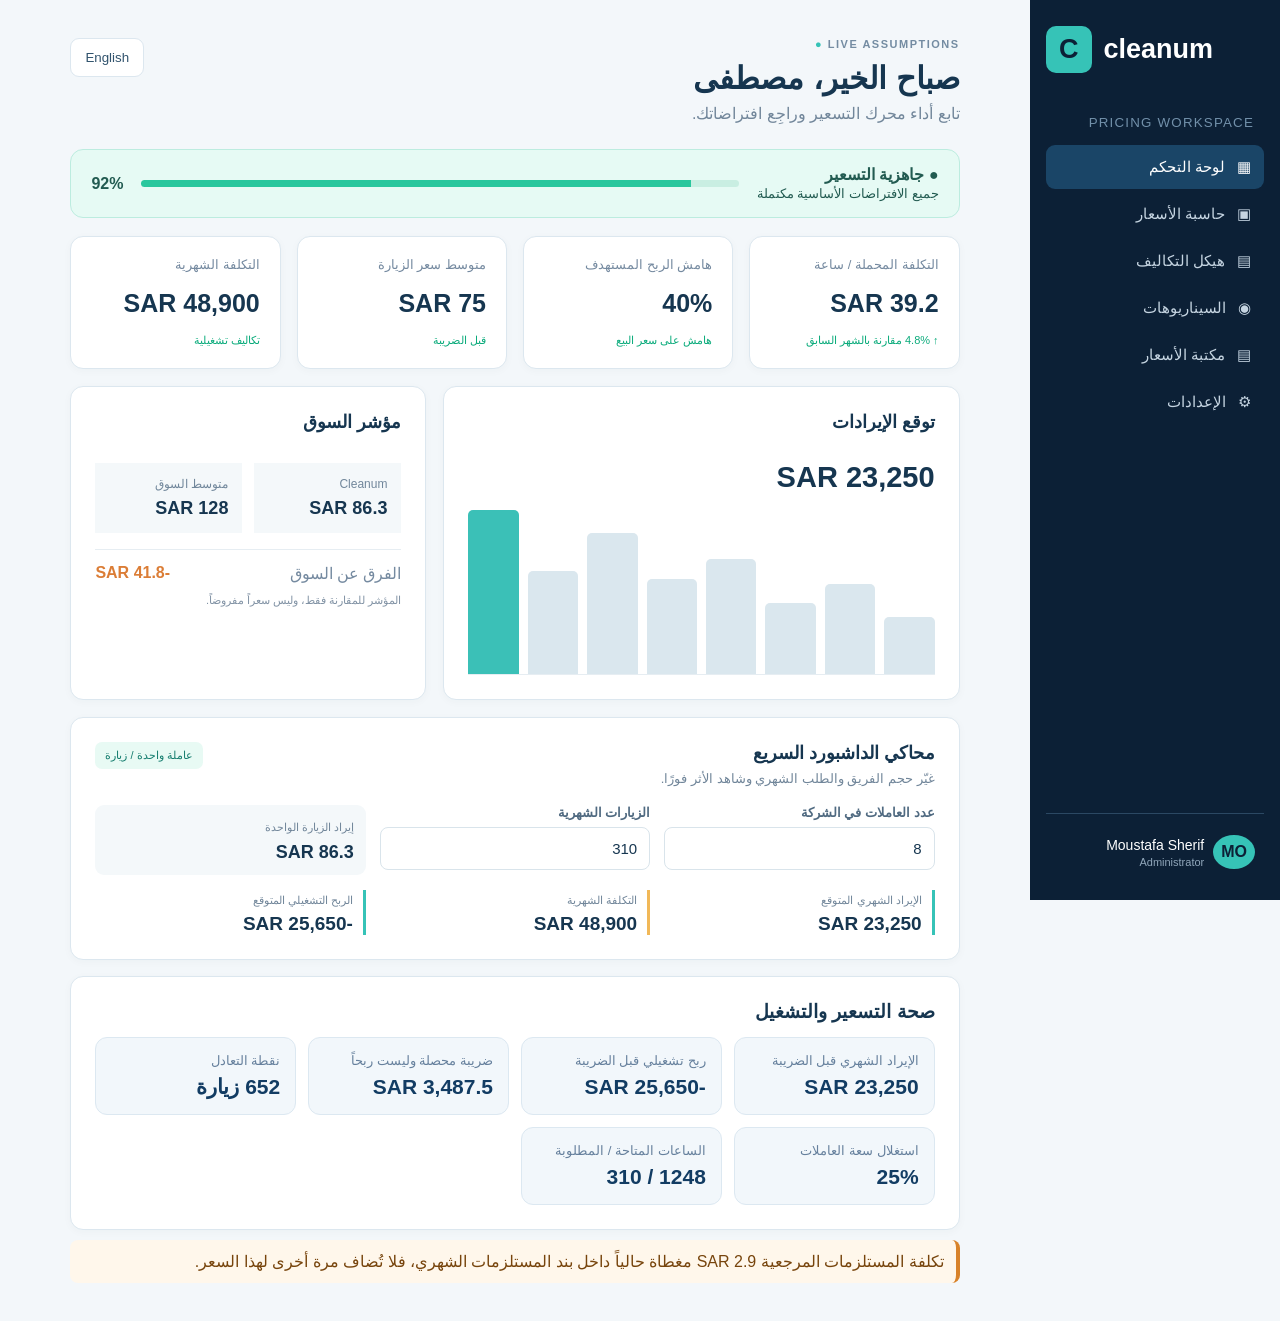
==== commit 6c747507: "Complete interactive pricing governance model" ====
--- a/preview.html
+++ b/preview.html
@@ -11,4 +11,4 @@
 <section id="scenarios" class="hidden"><div class="panel empty"><h2>السيناريوهات التشغيلية</h2><p>نفس المبنى: 4 شقق غرفة واحدة خلال 3 ساعات.<br>عملاء موزعون: شقتان غرفة واحدة خلال 3 ساعات.</p></div></section><section id="library" class="hidden"><div class="panel empty"><h2>مكتبة الأسعار</h2><p>ستظهر هنا المسودات والأسعار المنشورة وإصداراتها.</p></div></section><section id="settings" class="hidden"><div class="panel empty"><h2>الإعدادات</h2><p>العملة: SAR &nbsp;•&nbsp; الضريبة: 15% &nbsp;•&nbsp; هامش الربح الافتراضي: 40%</p></div></section></main>
 <script>
 const q=s=>document.querySelector(s),qs=s=>document.querySelectorAll(s);let en=false;function fmt(x){return Number(x).toLocaleString(en?'en-SA':'ar-SA',{maximumFractionDigits:1})+' SAR'}function calculate(){let salary=+q('#salary').value||0,team=+q('#team').value||1,hours=+q('#hours').value||1,bill=+q('#billableInput').value||0,adjust=+q('#adjust').value||0,minVisit=+q('#minVisit').value||0,monthly=salary*team+12400+5700+6800,cph=monthly/(team*hours),base=cph*bill,hourlyRate=cph/.6,hourlyTotal=hourlyRate*bill,before=Math.max(hourlyTotal,minVisit)+adjust,vat=before*.15,total=before+vat;q('#costHour').textContent=fmt(cph);q('#costHour2').textContent=fmt(cph);q('#monthCard').textContent=fmt(monthly);q('#monthly').textContent=fmt(monthly);q('#visitCard').textContent=fmt(before);q('#marketPrice').textContent=fmt(before);q('#base').textContent=fmt(base);q('#hourlyRate').textContent=fmt(hourlyRate);q('#hourlyTotal').textContent=fmt(hourlyTotal);q('#before').textContent=fmt(before);q('#vat').textContent=fmt(vat);q('#total').textContent=fmt(total);q('#final').textContent=fmt(before);q('#revenue').textContent=fmt(total*310);q('#diff').textContent=(before-128>0?'+':'')+fmt(before-128);let actual={1:45,1.5:170,2:200,2.5:135}[+q('#home').value];q('#actual').textContent=actual+(en?' min':' دقيقة')}qs('input,select').forEach(x=>x.addEventListener('input',calculate));qs('.nav button').forEach(b=>b.onclick=()=>{qs('.nav button').forEach(x=>x.classList.remove('active'));b.classList.add('active');qs('main section').forEach(x=>x.classList.add('hidden'));q('#'+b.dataset.page).classList.remove('hidden');q('#title').textContent=b.textContent.trim();q('#subtitle').textContent=en?'Manage pricing assumptions and results.':'عدّل بياناتك وراجع النتائج بسهولة.'});q('#lang').onclick=()=>{en=!en;document.documentElement.lang=en?'en':'ar';document.documentElement.dir=en?'ltr':'rtl';q('#lang').textContent=en?'العربية':'English';calculate()};calculate();
-</script><script>document.querySelector('#home').addEventListener('input',e=>{const minutes={1:45,1.5:170,2:200,2.5:135}[e.target.value];document.querySelector('#actual').textContent=minutes+(document.documentElement.lang==='en'?' min':' دقيقة')});</script><script src="dashboard.js"></script></body></html>
+</script><script>document.querySelector('#home').addEventListener('input',e=>{const minutes={1:45,1.5:170,2:200,2.5:135}[e.target.value];document.querySelector('#actual').textContent=minutes+(document.documentElement.lang==='en'?' min':' دقيقة')});</script><script src="dashboard.js"></script><script src="engine.js"></script></body></html>
